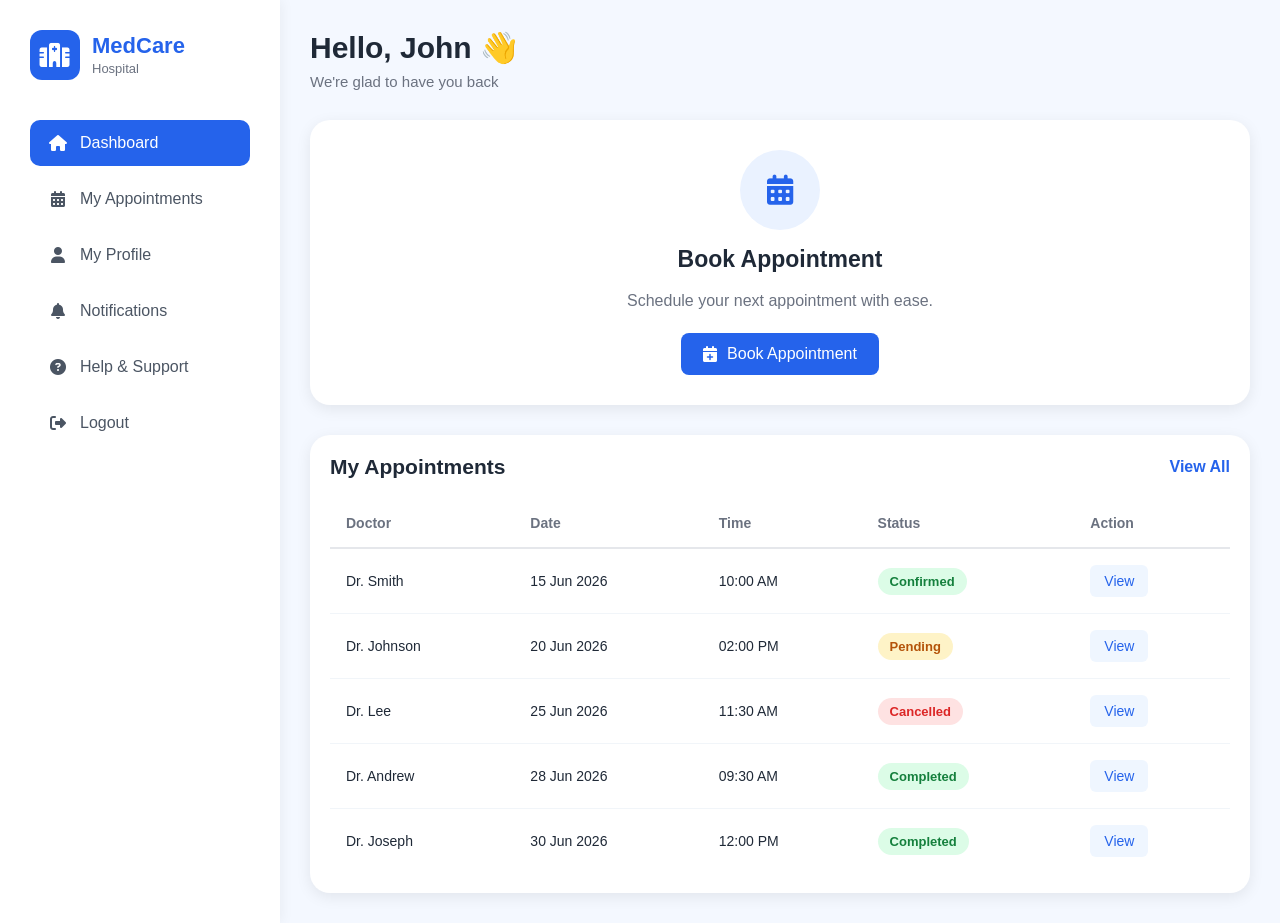
==== dashboard.html @ b3c2e07d "Initial MedCare Hospital project" ====
<!DOCTYPE html>
<html lang="en">

<head>
    <meta charset="UTF-8">
    <meta name="viewport" content="width=device-width, initial-scale=1.0">

    <title>MedCare | Patient Dashboard</title>

    <!-- Font Awesome icons -->
    <link rel="stylesheet" href="https://cdnjs.cloudflare.com/ajax/libs/font-awesome/6.6.0/css/all.min.css">

    <!-- External CSS -->
    <link rel="stylesheet" href="CSS/dashboard.css">

    <!-- JavaScript -->
    <script src="javascript/dashboard.js" defer></script>
</head>

<body>

    <main class="dashboard">

        <!-- Sidebar -->
        <aside class="sidebar" id="sidebar">

            <div class="logo">
                <i class="fa-solid fa-hospital"></i>

                <div class="logo-text">
                    <h1>MedCare</h1>
                    <span>Hospital</span>
                </div>
            </div>

            <nav class="sidebar-nav" aria-label="Main navigation">
                <ul>
                    <li>
                        <a href="#" class="active" aria-current="page">
                            <i class="fa-solid fa-house"></i>
                            <span>Dashboard</span>
                        </a>
                    </li>

                    <li>
                        <a href="appointments.html">
                            <i class="fa-solid fa-calendar-days"></i>
                            <span>My Appointments</span>
                        </a>
                    </li>

                    <li>
                        <a href="profile.html"> <i class="fa-solid fa-user"></i>
                            <span>My Profile</span>
                        </a>
                    </li>

                    <li>
                        <a href="notification.html">
                            <i class="fa-solid fa-bell"></i>
                            <span>Notifications</span>
                        </a>
                    </li>

                    <li>
                        <a href="#support">
                            <i class="fa-solid fa-circle-question"></i>
                            <span>Help &amp; Support</span>
                        </a>
                    </li>

                    <li>
                        <a href="login.html">
                            <i class="fa-solid fa-right-from-bracket"></i>
                            <span>Logout</span>
                        </a>
                    </li>
                </ul>
            </nav>

        </aside>

        <!-- Mobile overlay -->
        <div class="menu-overlay" id="menuOverlay"></div>

        <!-- Main content -->
        <section class="main-content">

            <!-- Header -->
            <header class="header">

                <button class="menu-btn" id="menuBtn" type="button" aria-label="Open navigation menu"
                    aria-controls="sidebar" aria-expanded="false">
                    <i class="fa-solid fa-bars"></i>
                </button>

                <div class="header-text">
                    <h1>Hello, John 👋</h1>
                    <p>We're glad to have you back</p>
                </div>

            </header>

            <!-- Appointment CTA -->
            <section class="appointment-cta">

                <div class="cta-content">

                    <div class="cta-icon">
                        <i class="fa-solid fa-calendar-days"></i>
                    </div>

                    <h2>Book Appointment</h2>

                    <p>
                        Schedule your next appointment with ease.
                    </p>

                </div>

                <button class="btn" type="button" onclick="window.location.href='appointments.html'">
                    <i class="fa-solid fa-calendar-plus"></i>
                    Book Appointment
                </button>
            </section>

            <!-- Appointments card -->
            <section class="appointments-card" id="appointments">

                <div class="card-header">
                    <h2>My Appointments</h2>
                    <a href="appointments.html">View All</a>
                </div>

                <div class="table-wrapper">

                    <table>
                        <thead>
                            <tr>
                                <th scope="col">Doctor</th>
                                <th scope="col">Date</th>
                                <th scope="col">Time</th>
                                <th scope="col">Status</th>
                                <th scope="col">Action</th>
                            </tr>
                        </thead>

                        <tbody>
                            <tr>
                                <td>Dr. Smith</td>
                                <td>15 Jun 2026</td>
                                <td>10:00 AM</td>
                                <td>
                                    <span class="status confirmed">
                                        Confirmed
                                    </span>
                                </td>
                                <td>
                                    <button class="btn-small" type="button">
                                        View
                                    </button>
                                </td>
                            </tr>

                            <tr>
                                <td>Dr. Johnson</td>
                                <td>20 Jun 2026</td>
                                <td>02:00 PM</td>
                                <td>
                                    <span class="status pending">
                                        Pending
                                    </span>
                                </td>
                                <td>
                                    <button class="btn-small" type="button">
                                        View
                                    </button>
                                </td>
                            </tr>

                            <tr>
                                <td>Dr. Lee</td>
                                <td>25 Jun 2026</td>
                                <td>11:30 AM</td>
                                <td>
                                    <span class="status cancelled">
                                        Cancelled
                                    </span>
                                </td>
                                <td>
                                    <button class="btn-small" type="button">
                                        View
                                    </button>
                                </td>
                            </tr>

                            <tr>
                                <td>Dr. Andrew</td>
                                <td>28 Jun 2026</td>
                                <td>09:30 AM</td>
                                <td>
                                    <span class="status completed">
                                        Completed
                                    </span>
                                </td>
                                <td>
                                    <button class="btn-small" type="button">
                                        View
                                    </button>
                                </td>
                            </tr>

                            <tr>
                                <td>Dr. Joseph</td>
                                <td>30 Jun 2026</td>
                                <td>12:00 PM</td>
                                <td>
                                    <span class="status completed">
                                        Completed
                                    </span>
                                </td>
                                <td>
                                    <button class="btn-small" type="button">
                                        View
                                    </button>
                                </td>
                            </tr>
                        </tbody>
                    </table>

                </div>

            </section>

        </section>

    </main>

</body>

</html>
---- CSS/dashboard.css ----
/* ===== GLOBAL STYLES ===== */

* {
    margin: 0;
    padding: 0;
    box-sizing: border-box;
}

body {
    font-family: Arial, Helvetica, sans-serif;
    background: #F4F8FF;
    color: #1F2937;
}

button,
a {
    -webkit-tap-highlight-color: transparent;
}

button {
    font: inherit;
}

.dashboard {
    display: flex;
    min-height: 100vh;
}

/* ===== SIDEBAR ===== */

.sidebar {
    width: 280px;
    flex-shrink: 0;
    background: #fff;
    padding: 30px;
    display: flex;
    flex-direction: column;
    box-shadow: 2px 0 12px rgba(0, 0, 0, 0.05);
    overflow-y: auto;
}

.logo {
    display: flex;
    align-items: center;
    gap: 12px;
    margin-bottom: 40px;
}

.logo > i {
    color: #fff;
    background: #2563EB;
    font-size: 24px;
    width: 50px;
    height: 50px;
    display: flex;
    align-items: center;
    justify-content: center;
    border-radius: 12px;
    flex-shrink: 0;
}

.logo-text h1 {
    color: #2563EB;
    font-size: 22px;
}

.logo-text span {
    color: #6B7280;
    font-size: 13px;
}

.sidebar-nav ul {
    list-style: none;
    display: flex;
    flex-direction: column;
    gap: 10px;
}

.sidebar-nav a {
    display: flex;
    align-items: center;
    gap: 12px;
    padding: 14px 18px;
    border-radius: 10px;
    text-decoration: none;
    color: #4B5563;
    transition: background .2s ease, color .2s ease;
}

.sidebar-nav a i {
    width: 20px;
    text-align: center;
}

.sidebar-nav a:hover {
    background: #EFF6FF;
    color: #2563EB;
}

.sidebar-nav a.active {
    background: #2563EB;
    color: #fff;
}

/* ===== MAIN CONTENT ===== */

.main-content {
    flex: 1;
    min-width: 0;
    padding: 30px;
    display: flex;
    flex-direction: column;
    gap: 30px;
}

.header {
    display: flex;
    align-items: center;
    gap: 15px;
}

.header-text h1 {
    font-size: 30px;
    margin-bottom: 8px;
}

.header-text p {
    color: #6B7280;
    font-size: 15px;
}

/* ===== HAMBURGER BUTTON ===== */

.menu-btn {
    display: none;
    background: none;
    border: none;
    font-size: 25px;
    color: #2563EB;
    cursor: pointer;
    padding: 8px;
    border-radius: 8px;
}

.menu-btn:hover {
    background: #EAF2FF;
}

/* ===== APPOINTMENT CTA ===== */

.appointment-cta {
    width: 100%;
    background: #fff;
    padding: 30px;
    border-radius: 20px;
    box-shadow: 0 4px 15px rgba(0, 0, 0, 0.08);
    display: flex;
    flex-direction: column;
    align-items: center;
    gap: 20px;
}

.cta-content {
    display: flex;
    flex-direction: column;
    align-items: center;
    gap: 16px;
    text-align: center;
}

.cta-icon {
    width: 80px;
    height: 80px;
    background: #EAF2FF;
    border-radius: 50%;
    display: flex;
    justify-content: center;
    align-items: center;
    color: #2563EB;
    font-size: 30px;
}

.cta-content h2 {
    font-size: 23px;
}

.cta-content p {
    color: #6B7280;
    line-height: 1.5;
}

.btn {
    background: #2563EB;
    color: #fff;
    padding: 12px 22px;
    border: none;
    border-radius: 8px;
    cursor: pointer;
    display: flex;
    align-items: center;
    justify-content: center;
    gap: 10px;
    transition: background .3s ease, transform .3s ease;
}

.btn:hover {
    background: #1E4BB8;
    transform: translateY(-2px);
}

/* ===== APPOINTMENTS CARD ===== */

.appointments-card {
    width: 100%;
    min-width: 0;
    background: #fff;
    padding: 20px;
    border-radius: 20px;
    box-shadow: 0 4px 15px rgba(0, 0, 0, 0.08);
    display: flex;
    flex-direction: column;
    gap: 20px;
}

.card-header {
    display: flex;
    align-items: center;
    justify-content: space-between;
    gap: 12px;
}

.card-header h2 {
    font-size: 21px;
}

.card-header a {
    text-decoration: none;
    color: #2563EB;
    font-weight: 600;
    white-space: nowrap;
    transition: color .3s ease;
}

.card-header a:hover {
    color: #1E4BB8;
    text-decoration: underline;
}

/* ===== TABLE ===== */

.table-wrapper {
    width: 100%;
    min-width: 0;
    overflow-x: auto;
    -webkit-overflow-scrolling: touch;
}

table {
    width: 100%;
    border-collapse: collapse;
    text-align: left;
}

th,
td {
    padding: 16px;
    text-align: left;
    white-space: nowrap;
}

th {
    color: #6B7280;
    font-size: 14px;
    font-weight: 600;
    border-bottom: 2px solid #E5E7EB;
}

td {
    border-bottom: 1px solid #F1F5F9;
    color: #1F2937;
    font-size: 14px;
}

tbody tr:last-child td {
    border-bottom: none;
}

tbody tr:hover {
    background: #F8FAFC;
}

/* ===== STATUS BADGES ===== */

.status {
    display: inline-block;
    padding: 6px 12px;
    border-radius: 999px;
    font-size: 13px;
    font-weight: 600;
}

.confirmed,
.completed {
    background: #DCFCE7;
    color: #15803D;
}

.pending {
    background: #FEF3C7;
    color: #B45309;
}

.cancelled {
    background: #FEE2E2;
    color: #DC2626;
}

/* ===== SMALL VIEW BUTTONS ===== */

.btn-small {
    background: #EFF6FF;
    color: #2563EB;
    border: none;
    border-radius: 6px;
    padding: 8px 14px;
    cursor: pointer;
    transition: background .2s ease, color .2s ease;
}

.btn-small:hover {
    background: #2563EB;
    color: #fff;
}

/* ===== MOBILE OVERLAY ===== */

.menu-overlay {
    display: none;
}

/* ===== RESPONSIVE DESIGN ===== */

@media (max-width: 768px) {

    .main-content {
        padding: 20px;
        gap: 24px;
    }

    .header {
        align-items: flex-start;
    }

    .menu-btn {
        display: block;
        flex-shrink: 0;
    }

    .header-text h1 {
        font-size: 25px;
    }

    .header-text p {
        font-size: 14px;
    }

    .appointment-cta {
        padding: 24px 18px;
    }

    .cta-icon {
        width: 70px;
        height: 70px;
        font-size: 27px;
    }

    .appointments-card {
        padding: 18px;
    }

    /* Slide-out sidebar */
    .sidebar {
        position: fixed;
        top: 0;
        left: 0;
        width: 280px;
        max-width: 85vw;
        height: 100vh;
        height: 100dvh;
        z-index: 1001;
        transform: translateX(-100%);
        transition: transform .3s ease;
        box-shadow: none;
        visibility: hidden;
    }

    .sidebar.show {
        transform: translateX(0);
        visibility: visible;
        box-shadow: 4px 0 20px rgba(0, 0, 0, 0.12);
    }

    /* Dark background behind an open sidebar */
    .menu-overlay.show {
        display: block;
        position: fixed;
        inset: 0;
        background: rgba(15, 23, 42, 0.45);
        z-index: 1000;
    }

}

/* ===== SMALL PHONES ===== */

@media (max-width: 480px) {

    .main-content {
        padding: 14px;
        gap: 20px;
    }

    .header-text h1 {
        font-size: 21px;
    }

    .header-text p {
        font-size: 13px;
    }

    .appointment-cta {
        padding: 22px 14px;
        border-radius: 14px;
    }

    .cta-content h2 {
        font-size: 20px;
    }

    .cta-content p {
        font-size: 14px;
    }

    .appointments-card {
        padding: 14px;
        border-radius: 14px;
    }

    .card-header h2 {
        font-size: 18px;
    }

    .card-header a {
        font-size: 13px;
    }

    th,
    td {
        padding: 12px;
    }

}
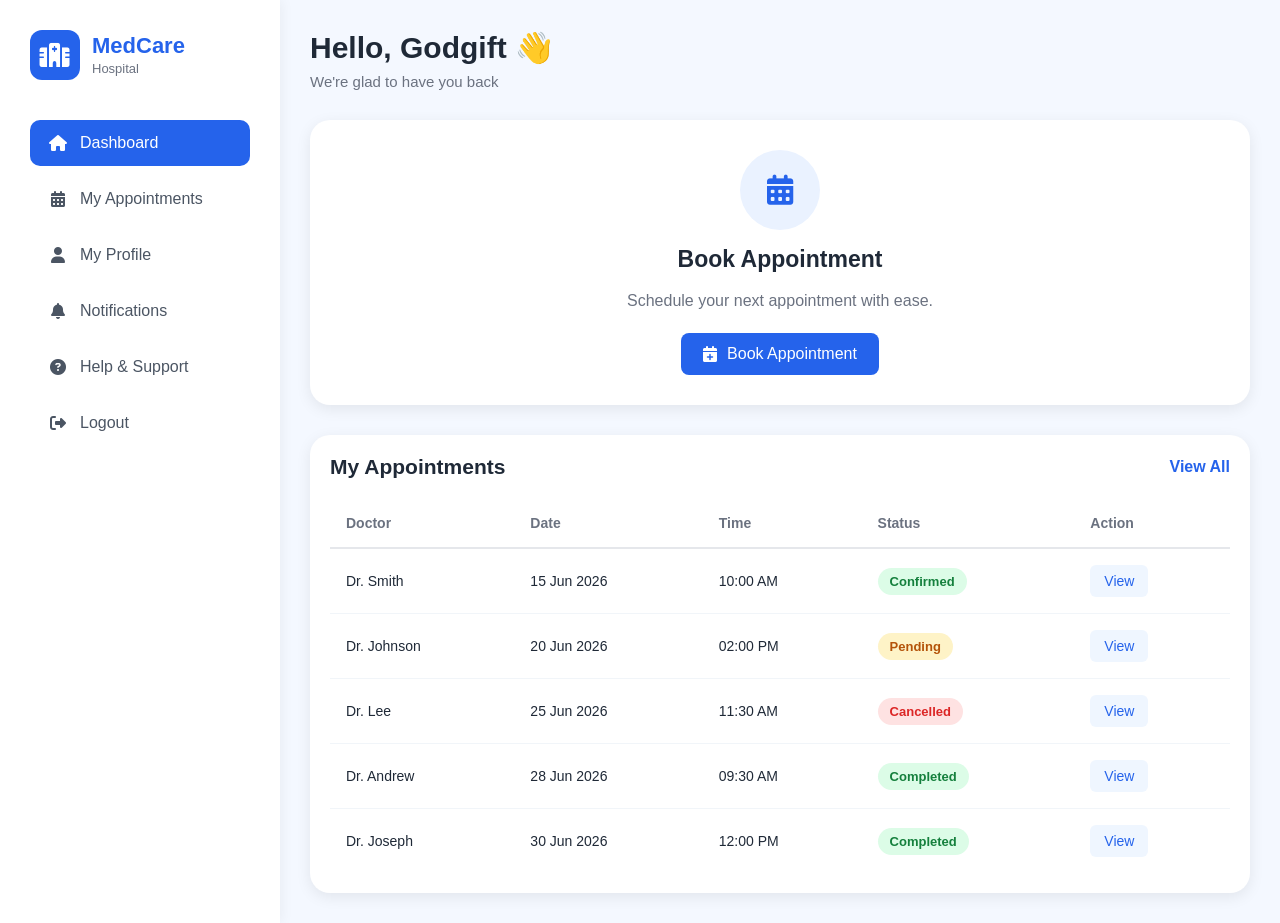
==== commit 8c442291: "Update appointments and profile pages" ====
--- a/dashboard.html
+++ b/dashboard.html
@@ -95,7 +95,7 @@
                 </button>
 
                 <div class="header-text">
-                    <h1>Hello, John 👋</h1>
+                    <h1>Hello, Godgift 👋</h1>
                     <p>We're glad to have you back</p>
                 </div>
 
